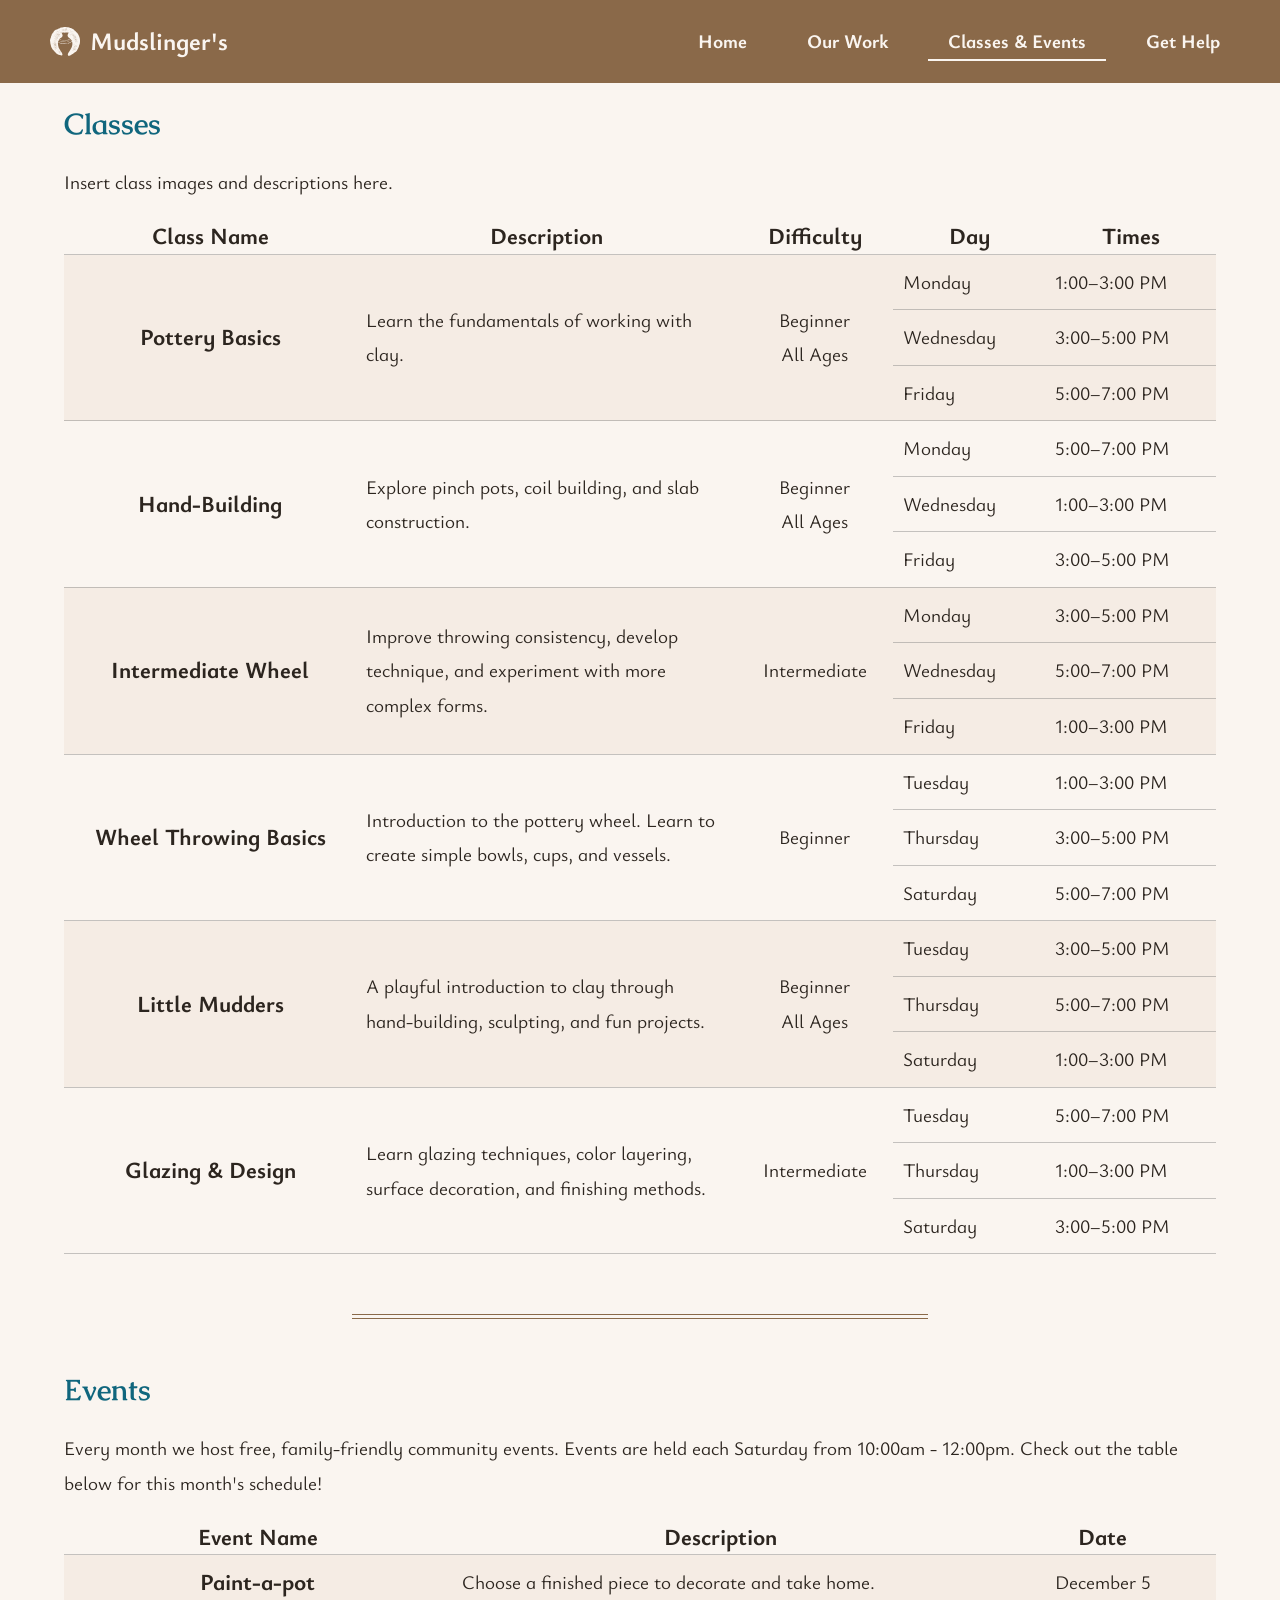
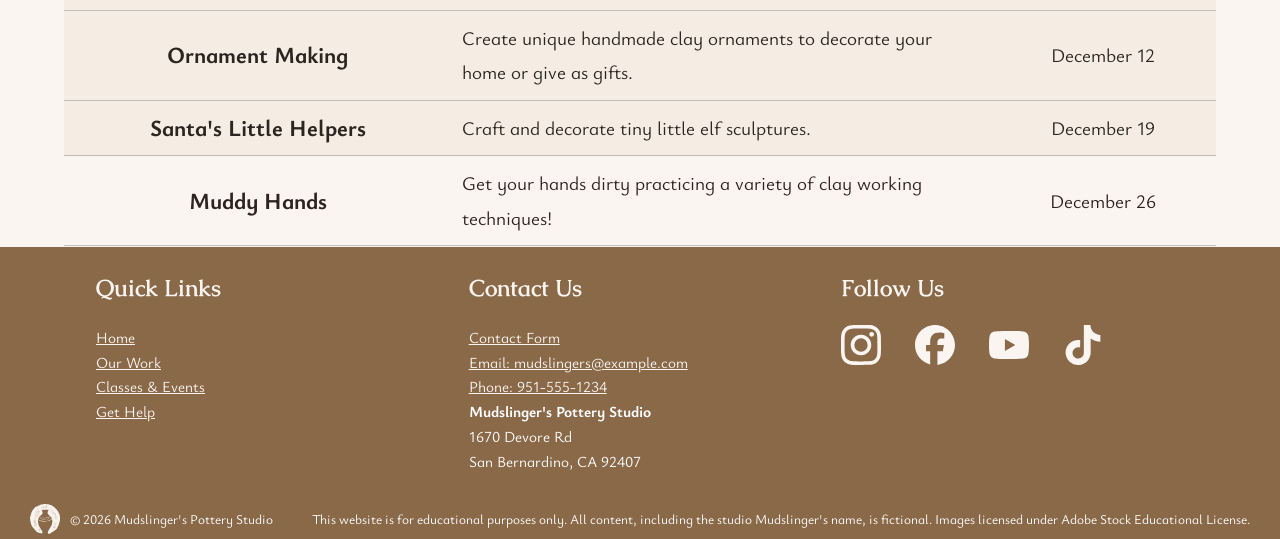
==== classesevents.html @ 7c5656bf "ready for testing" ====
<!doctype html>
<html lang="en">
<head>
  <meta charset="utf-8">
  <meta name="viewport" content="width=device-width, initial-scale=1">
  <title>Mudslinger's Pottery Studio | Classes & Events</title>
  <link rel="stylesheet" href="styles.css">
  <!-- Google Font -->
   <link rel="preconnect" href="https://fonts.googleapis.com">
<link rel="preconnect" href="https://fonts.gstatic.com" crossorigin>
<link href="https://fonts.googleapis.com/css2?family=Caudex:wght@400;700&family=Ysabeau+Infant&display=swap" rel="stylesheet">
</head>
<body class="container">
  <header class="site-header">
    <a class="skip-link" href="#main">Skip to main content</a>
    <a class="brand" href="index.html"><img src="logo.svg" width="40" height="40" alt="Return to Home"> Mudslinger's</a>
    <nav aria-label="Main navigation">
      <ul class="nav-list" id="primary-nav">
        <li><a href="index.html">Home</a></li>
        <li><a href="ourwork.html">Our Work</a></li>
        <li><a aria-current="page" href="classesevents.html">Classes & Events</a></li>
        <li><a href="help.html">Get Help</a></li>
      </ul>
    </nav>
  </header>

  <main id="main">
    <!-- Weekly Class Schedule -->
     <section class="section container">
      <h2>Classes</h2>
      <p>Insert class images and descriptions here.</p>
      <div class="table-container" tabindex="0">
        <table id="classes-table">
          <caption class="visually-hidden">Mudslinger's Weekly Class Schedule Table</caption>
          <thead>
            <tr>
              <th scope="col">Class Name</th>
              <th scope="col">Description</th>
              <th scope="col">Difficulty</th>
              <th scope="col">Day</th>
              <th scope="col">Times</th>
            </tr>
          </thead>
          <tbody>
            <tr>
              <th rowspan="3" scope="rowgroup">Pottery Basics</th>
              <td rowspan="3">Learn the fundamentals of working with clay.</td>
              <td rowspan="3">Beginner <br>All Ages</td>
              <td>Monday</td>
              <td>1:00–3:00 PM</td>
            </tr>
            <tr>
              <td>Wednesday</td>
              <td>3:00–5:00 PM</td>
            </tr>
            <tr>
              <td>Friday</td>
              <td>5:00–7:00 PM</td>
            </tr>
            <tr>
              <th rowspan="3" scope="rowgroup">Hand-Building</th>
              <td rowspan="3">Explore pinch pots, coil building, and slab construction.</td>
              <td rowspan="3">Beginner <br>All Ages</td>
              <td>Monday</td>
              <td>5:00–7:00 PM</td>
            </tr>
            <tr>
              <td>Wednesday</td>
              <td>1:00–3:00 PM</td>
            </tr>
            <tr>
              <td>Friday</td>
              <td>3:00–5:00 PM</td>
            </tr>
            <tr>
              <th rowspan="3" scope="rowgroup">Intermediate Wheel</th>
              <td rowspan="3">Improve throwing consistency, develop technique, and experiment with more complex forms.</td>
              <td rowspan="3">Intermediate</td>
              <td>Monday</td>
              <td>3:00–5:00 PM</td>
            </tr>
            <tr>
              <td>Wednesday</td>
              <td>5:00–7:00 PM</td>
            </tr>
            <tr>
              <td>Friday</td>
              <td>1:00–3:00 PM</td>
            </tr>
            <tr>
              <th rowspan="3" scope="rowgroup">Wheel Throwing Basics</th>
              <td rowspan="3">Introduction to the pottery wheel. Learn to create simple bowls, cups, and vessels.</td>
              <td rowspan="3">Beginner</td>
              <td>Tuesday</td>
              <td>1:00–3:00 PM</td>
            </tr>
            <tr>
              <td>Thursday</td>
              <td>3:00–5:00 PM</td>
            </tr>
            <tr>
              <td>Saturday</td>
              <td>5:00–7:00 PM</td>
            </tr>
            <tr>
              <th rowspan="3" scope="rowgroup">Little Mudders</th>
              <td rowspan="3">A playful introduction to clay through hand-building, sculpting, and fun projects.</td>
              <td rowspan="3">Beginner <br>All Ages</td>
              <td>Tuesday</td>
              <td>3:00–5:00 PM</td>
            </tr>
            <tr>
              <td>Thursday</td>
              <td>5:00–7:00 PM</td>
            </tr>
            <tr>
              <td>Saturday</td>
              <td>1:00–3:00 PM</td>
            </tr>
            <tr>
              <th rowspan="3" scope="rowgroup">Glazing & Design</th>
              <td rowspan="3">Learn glazing techniques, color layering, surface decoration, and finishing methods.</td>
              <td rowspan="3">Intermediate</td>
              <td>Tuesday</td>
              <td>5:00–7:00 PM</td>
            </tr>
            <tr>
              <td>Thursday</td>
              <td>1:00–3:00 PM</td>
            </tr>
            <tr>
              <td>Saturday</td>
              <td>3:00–5:00 PM</td>
            </tr>
          </tbody>
        </table>
      </div>
      <hr>
     </section>
     
         <!-- Event Schedule -->
     <section class="section container" id="events" aria-labelledby="events-heading">
      <h2 id="events-heading">Events</h2>
      <p>Every month we host free, family-friendly community events. Events are held each Saturday from 10:00am - 12:00pm. Check out the table below for this month's schedule!</p>
      <div class="table-container" tabindex="0">
        <table id="events-table">
          <caption class="visually-hidden">Mudslinger's Monthly Event Schedule Table</caption>
          <thead>
            <tr>
              <th scope="col">Event Name</th>
              <th scope="col">Description</th>
              <th scope="col">Date</th>
            </tr>
          </thead>
          <tbody>
            <tr>
              <th scope="row">Paint-a-pot</th>
              <td>Choose a finished piece to decorate and take home.</td>
              <td>December 5</td>
            </tr>
            <tr>
              <th scope="row">Ornament Making</th>
              <td>Create unique handmade clay ornaments to decorate your home or give as gifts.</td>
              <td>December 12</td>
            </tr>
            <tr>
              <th scope="row">Santa's Little Helpers</th>
              <td>Craft and decorate tiny little elf sculptures.</td>
              <td>December 19</td>
            </tr>
            <tr>
              <th scope="row">Muddy Hands</th>
              <td>Get your hands dirty practicing a variety of clay working techniques!</td>
              <td>December 26</td>
            </tr>
          </tbody>
        </table>
      </div>
     </section>
  </main>
  <!-- Footer -->
  <footer class="site-footer">
    <div class="footer-wrapper">
      <div class="footer-section">
        <h2>Quick Links</h2>
        <div>
          <p><a href="index.html">Home</a></p>
          <p><a href="ourwork.html">Our Work</a></p>
          <p><a href="classesevents.html">Classes & Events</a></p>
          <p><a href="help.html">Get Help</a></p>
        </div>
      </div>
      <div class="footer-section">
        <h2>Contact Us</h2>
        <div>
          <p><a href="help.html#contact">Contact Form</a></p>
          <p><a href="#">Email: mudslingers@example.com</a></p>
          <p><a href="#">Phone: 951-555-1234</a></p>
          <p><strong>Mudslinger's Pottery Studio</strong>
            <br>1670 Devore Rd
            <br>San Bernardino, CA 92407</p>
        </div>
      </div>
      <div class="footer-section">
        <h2>Follow Us</h2>
        <div>
          <svg role="img" width="40" height="40" viewBox="0 0 24 24" xmlns="http://www.w3.org/2000/svg"><title>Instagram</title><path d="M7.0301.084c-1.2768.0602-2.1487.264-2.911.5634-.7888.3075-1.4575.72-2.1228 1.3877-.6652.6677-1.075 1.3368-1.3802 2.127-.2954.7638-.4956 1.6365-.552 2.914-.0564 1.2775-.0689 1.6882-.0626 4.947.0062 3.2586.0206 3.6671.0825 4.9473.061 1.2765.264 2.1482.5635 2.9107.308.7889.72 1.4573 1.388 2.1228.6679.6655 1.3365 1.0743 2.1285 1.38.7632.295 1.6361.4961 2.9134.552 1.2773.056 1.6884.069 4.9462.0627 3.2578-.0062 3.668-.0207 4.9478-.0814 1.28-.0607 2.147-.2652 2.9098-.5633.7889-.3086 1.4578-.72 2.1228-1.3881.665-.6682 1.0745-1.3378 1.3795-2.1284.2957-.7632.4966-1.636.552-2.9124.056-1.2809.0692-1.6898.063-4.948-.0063-3.2583-.021-3.6668-.0817-4.9465-.0607-1.2797-.264-2.1487-.5633-2.9117-.3084-.7889-.72-1.4568-1.3876-2.1228C21.2982 1.33 20.628.9208 19.8378.6165 19.074.321 18.2017.1197 16.9244.0645 15.6471.0093 15.236-.005 11.977.0014 8.718.0076 8.31.0215 7.0301.0839m.1402 21.6932c-1.17-.0509-1.8053-.2453-2.2287-.408-.5606-.216-.96-.4771-1.3819-.895-.422-.4178-.6811-.8186-.9-1.378-.1644-.4234-.3624-1.058-.4171-2.228-.0595-1.2645-.072-1.6442-.079-4.848-.007-3.2037.0053-3.583.0607-4.848.05-1.169.2456-1.805.408-2.2282.216-.5613.4762-.96.895-1.3816.4188-.4217.8184-.6814 1.3783-.9003.423-.1651 1.0575-.3614 2.227-.4171 1.2655-.06 1.6447-.072 4.848-.079 3.2033-.007 3.5835.005 4.8495.0608 1.169.0508 1.8053.2445 2.228.408.5608.216.96.4754 1.3816.895.4217.4194.6816.8176.9005 1.3787.1653.4217.3617 1.056.4169 2.2263.0602 1.2655.0739 1.645.0796 4.848.0058 3.203-.0055 3.5834-.061 4.848-.051 1.17-.245 1.8055-.408 2.2294-.216.5604-.4763.96-.8954 1.3814-.419.4215-.8181.6811-1.3783.9-.4224.1649-1.0577.3617-2.2262.4174-1.2656.0595-1.6448.072-4.8493.079-3.2045.007-3.5825-.006-4.848-.0608M16.953 5.5864A1.44 1.44 0 1 0 18.39 4.144a1.44 1.44 0 0 0-1.437 1.4424M5.8385 12.012c.0067 3.4032 2.7706 6.1557 6.173 6.1493 3.4026-.0065 6.157-2.7701 6.1506-6.1733-.0065-3.4032-2.771-6.1565-6.174-6.1498-3.403.0067-6.156 2.771-6.1496 6.1738M8 12.0077a4 4 0 1 1 4.008 3.9921A3.9996 3.9996 0 0 1 8 12.0077"/></svg>
          <svg role="img" width="40" height="40" viewBox="0 0 24 24" xmlns="http://www.w3.org/2000/svg"><title>Facebook</title><path d="M9.101 23.691v-7.98H6.627v-3.667h2.474v-1.58c0-4.085 1.848-5.978 5.858-5.978.401 0 .955.042 1.468.103a8.68 8.68 0 0 1 1.141.195v3.325a8.623 8.623 0 0 0-.653-.036 26.805 26.805 0 0 0-.733-.009c-.707 0-1.259.096-1.675.309a1.686 1.686 0 0 0-.679.622c-.258.42-.374.995-.374 1.752v1.297h3.919l-.386 2.103-.287 1.564h-3.246v8.245C19.396 23.238 24 18.179 24 12.044c0-6.627-5.373-12-12-12s-12 5.373-12 12c0 5.628 3.874 10.35 9.101 11.647Z"/></svg>
          <svg role="img" width="40" height="40" viewBox="0 0 24 24" xmlns="http://www.w3.org/2000/svg"><title>YouTube</title><path d="M23.498 6.186a3.016 3.016 0 0 0-2.122-2.136C19.505 3.545 12 3.545 12 3.545s-7.505 0-9.377.505A3.017 3.017 0 0 0 .502 6.186C0 8.07 0 12 0 12s0 3.93.502 5.814a3.016 3.016 0 0 0 2.122 2.136c1.871.505 9.376.505 9.376.505s7.505 0 9.377-.505a3.015 3.015 0 0 0 2.122-2.136C24 15.93 24 12 24 12s0-3.93-.502-5.814zM9.545 15.568V8.432L15.818 12l-6.273 3.568z"/></svg>
          <svg role="img" width="40" height="40" viewBox="0 0 24 24" xmlns="http://www.w3.org/2000/svg"><title>TikTok</title><path d="M12.525.02c1.31-.02 2.61-.01 3.91-.02.08 1.53.63 3.09 1.75 4.17 1.12 1.11 2.7 1.62 4.24 1.79v4.03c-1.44-.05-2.89-.35-4.2-.97-.57-.26-1.1-.59-1.62-.93-.01 2.92.01 5.84-.02 8.75-.08 1.4-.54 2.79-1.35 3.94-1.31 1.92-3.58 3.17-5.91 3.21-1.43.08-2.86-.31-4.08-1.03-2.02-1.19-3.44-3.37-3.65-5.71-.02-.5-.03-1-.01-1.49.18-1.9 1.12-3.72 2.58-4.96 1.66-1.44 3.98-2.13 6.15-1.72.02 1.48-.04 2.96-.04 4.44-.99-.32-2.15-.23-3.02.37-.63.41-1.11 1.04-1.36 1.75-.21.51-.15 1.07-.14 1.61.24 1.64 1.82 3.02 3.5 2.87 1.12-.01 2.19-.66 2.77-1.61.19-.33.4-.67.41-1.06.1-1.79.06-3.57.07-5.36.01-4.03-.01-8.05.02-12.07z"/></svg>
        </div>
      </div>   
    </div>
    <div class="legal">
        <p class="brand-mini"><img src="logo.svg" width="40" height="40" alt="Mudslinger's Pottery Studio Logo of a circle with a striped clay pot silhouette inside"> &copy; 2026 Mudslinger's Pottery Studio</p>
        <p>This website is for educational purposes only. All content, including the studio Mudslinger's name, is fictional. Images licensed under Adobe Stock Educational License.</p>
      </div>
  </footer>
</body>
</html>
---- styles.css ----
@layer reset, base, layout, components, utilities, states, overrides;

@layer reset {
  *,
  *::before,
  *::after {
    box-sizing: border-box;
    padding: 0;
  }

  body {
    margin: 0;
  }
  button {
    font: inherit;
    border: none;
  }
}

@layer base {
  :root {
    --color-canvas: #faf5f0;
    --color-card: #F5ECE4;  /*  F0E5DD  */
    --color-brand: #8A6949;
    --color-callout: #95411D; /*  #CC5A29  */
    --color-heading: #10667d; 
    --color-text: #2C251F;
    --color-action: #147894;  /*  #45a6c0  */
    --color-accent:  #65683f;
    --color-alert: #AA3307;
    --color-focus: #FFCC00;
    --color-muted: #7e7e7e70;
    --color-text-shadow: #2C251F60; 
    --base-font-size: 10px;
    --scaled-font: clamp(1.4rem, 1.5vw, 2rem);
    --line-height: calc(var(--scaled-font)*1.8);
    --spacing: clamp(2rem, 4vw, 3rem);
    --font-body: "Ysabeau Infant", Futura, "Trebuchet MS", Arial, sans-serif;
    --font-heading: "Caudex", Garamond, Baskerville, Georgia, "Times New Roman", serif;
  }
/*
  @media (prefers-color-scheme: dark) {
  :root {
    --color-canvas: #2C251F;
    --color-card: #926f4d;  /*  F0E5DD  
    --color-brand: #926f4d;
    --color-callout: #95411D; /*  #CC5A29  
    --color-heading: #4099af; 
    --color-text: #faf5f0;
    --color-action: #147894;  /*  #45a6c0  
    --color-accent:  #65683f;
    --color-alert: #AA3307;
    --color-focus: #FFCC00;
    --color-muted: #7e7e7e70;
    --color-text-shadow: #2C251F60; 
    --base-font-size: 10px;
    --scaled-font: clamp(1.4rem, 1.5vw, 1.7rem);
    --line-height: calc(var(--scaled-font)*1.8);
    --spacing: clamp(2rem, 4vw, 3rem);
  }*/
  
  .hero-content {
    color: var(--color-canvas);
  }
  .callout p {
    color: var(--color-canvas);
  }


  html {
    font-size: 10px;
  }

  body {
    font-family: var(--font-body);
    line-height: var(--line-height);
    font-size: var(--scaled-font);
    background-color: var(--color-canvas);
    color: var(--color-text);
    display: grid;
    grid-template-rows: auto 1fr auto;
  }

  img,
  svg {
    max-width: 100%;
    height: auto;
  }
  h1, h2, h3, h4, h5, h6 {
    font-family: var(--font-heading);
    font-weight: 700;
  }

  h2, h3, h4, h5, h6 {
    color: var(--color-heading);
  }
  h1 {
    color: var(--color-card);
    font-size: calc(var(--scaled-font)*2);
    margin-block: calc(var(--spacing)/2);
    margin-inline: 0;
    line-height: calc(var(--scaled-font)*2.5);
  }
  a {
    color: var(--color-action);
  }
  header a {
    font-weight: 700;
    color: var(--color-canvas);
    text-decoration: none;
    padding-block: 0;
    padding-inline: 2rem;
  }
  main {
    display: flex;
    flex-direction: column;
    justify-content: center;
  }
  footer {
    font-size: calc(var(--scaled-font)*.8);
  }
  footer p {
    color: white;
    margin: 0;
    line-height: calc(var(--scaled-font)*1.3);
  }
  hr {
    width: 50%;
    height: .5rem;
    border: 0;
    border-block-start: 1px solid var(--color-brand);
    border-block-end: 1px solid var(--color-brand);
    margin-block-start: calc(var(--spacing)*2);
    margin-block-end: var(--spacing);
  }
}

@layer layout {
  .skip-link {
    position:absolute; 
    inset-inline-start:2rem; 
    inset-block-start:-6rem;
    background-color: var(--color-action);
    color: var(--color-canvas);
  }

  .site-header, footer {
    background-color: var(--color-brand);
    color: var(--color-canvas);
    padding-block: 0.5rem;
    padding-inline:  var(--spacing);
  }
  .site-header {
    display: flex;
    align-items: center;
    justify-content: space-between;
    /* Optional push hero under the nav - also change logo color */
    /* z-index: 10; 
       color: var(--color-brand);
       background-color: rgb(from var(--color-canvas) r g b / 50%);  */
  }
  @container (width < 68.3rem) {
    .site-header {
      flex-direction: column;
      align-items: start;
    }
  }
  .brand, .brand-mini {
    display: flex;
    align-items: center;
    font-size: calc(var(--scaled-font)*1.3);
  }

  .brand img, footer img {
    width: 3rem;
    height: auto;
    margin-inline-end: 1rem;
  }

  .nav-list {
    list-style: none;
    display: flex;
    flex-wrap: wrap;
  }

  .nav-list li {
    margin-inline: 1rem;
  }
  .nav-list a {
    padding-block-end: .5rem;
  }
  @container (width < 47.7rem) {
    .nav-list {
      flex-direction: column;
    }
    .nav-list li {
      padding-block-end: 1rem;
    }
  }

  .hero {
    position: relative;
    background-color: var(--color-card); /* backup color for browsers without images */
    background-size: cover;
    width: 100%;
    min-height: 30rem;
  }

  .hero picture, .hero picture img {
    display: none;
  }

  .hero video {
    z-index: 0;
    display: block;
    width: 100%;
    height: auto;
  }

  /* Add queries for the different sizes of hero video: width="640" height="640", width="1200" height="600", width="1920" height="600" */

  details[open] > *:not(summary) {
      animation: expand 0.6s ease-out;
    }
    @keyframes expand {
      from {  transform: translateY(-20%); 
              opacity: 0;
            }
      to {    transform: translateY(0); 
              opacity: 1;
          }
    }

  @media (prefers-reduced-motion: reduce) {
    .hero video {
      display: none;
    }
    .hero picture, .hero picture img {
      z-index: 0;
      display: block;
      width: 100%;
      height: 100%;
      object-fit: cover;
    }
    #video-description {
      display: none;
    }
    details[open] :not(summary) {
      animation: none;
    }
  }

  .eyebrow {
    font-weight: 700;
  }

  .hero-content p {
    font-size: calc(var(--scaled-font)*1.1);
    margin-block-end: var(--spacing);
  }

  .hero-content {
    position: absolute;
    width: 90vw;
    inset-block-end: 6rem;
    margin-inline-start: var(--spacing);
    z-index: 5;
    text-shadow: 1px 1px 1px var(--color-text);
  }

  .section {
    width: min(90vw, 120rem);
    margin-inline: auto;
  }

  .card-grid {
    display: grid;
    grid-template-columns: repeat(auto-fill, minmax(29rem, 1fr));
    gap: var(--spacing);
    margin-inline: auto;
  }

  .callout-section {
    justify-content: center;
    background-color: var(--color-callout);
    color: var(--color-canvas);
    padding-block: 0;
    padding-inline: var(--spacing);
    margin-block-start: var(--spacing);
    margin-inline: auto;
    width: 100%;
    max-width: 100%;
    container-type: inline-size;
    container-name: callout-section;
  }

  .callout-wrapper, .footer-wrapper {
    margin-inline: auto;
    width: min(85vw, 120rem);
    display: grid; 
  }

  .callout-wrapper {
    grid-template-columns: repeat(auto-fill, minmax(31rem, 1fr));
  }

  .footer-wrapper {
    grid-template-columns: repeat(auto-fill, minmax(29rem, 1fr));
    column-gap: var(--spacing);
  }

  @container callout-section (width < 97.3rem) {
    .callout-wrapper {
      grid-template-columns: 1fr;
    }
  }
  #contact { 
    background-color: var(--color-card);
    width: 100%;
    max-width: 100%;
    padding: var(--spacing);
  }
  .container {
    container-type: inline-size;
  }

  .wrap { 
    display: grid;
    grid-template-columns: 1fr;
  }

  .wrapped {
    width: 28vw;
    height: calc(7vw*8); 
  }

  .float-right img {
    float: right;
  }

  @supports (shape-outside: polygon(100% 0%, 5% 0%, 5% 5%, 21% 9%, 21% 57%, 4% 69%, 1% 79%, 4% 88%, 17% 100%, 100% 100%)) {
    .float-right img {
      shape-outside: polygon(100% 0%, 5% 0%, 5% 5%, 21% 9%, 21% 57%, 4% 69%, 1% 79%, 4% 88%, 17% 100%, 100% 100%);
      shape-margin: 2rem;
    }
  }

  .float-left img {
    display: none;
  }

  .studio-pictures {
    display: flex;
    flex-direction: column;
    gap: var(--spacing);
    margin-block: var(--spacing);
  }

 @container (width > 62.1rem) {
    .wrap {
      grid-template-columns: 1fr 1fr;
    }
    .wrapped {
      width: 7vw;
      height: calc(7vw*4); 
    }
    .float-right img {
      content: url("images/png/tall-vase-left.png");
    }
    @supports (shape-outside: polygon(19% 3%, 47% 1%, 100% 0%, 100% 100%, 51% 99%, 40% 93%, 24% 88%, 13% 80%, 13% 72%, 26% 63%, 53% 56%, 55% 48%, 54% 39%, 53% 31%, 51% 19%, 43% 11%, 13% 9%)){
      .float-right img {
         shape-outside: polygon(19% 3%, 47% 1%, 100% 0%, 100% 100%, 51% 99%, 40% 93%, 24% 88%, 13% 80%, 13% 72%, 26% 63%, 53% 56%, 55% 48%, 54% 39%, 53% 31%, 51% 19%, 43% 11%, 13% 9%);
      }
    }
    .float-left img {
      display: block;
      content: url("images/png/tall-vase-right.png");
      float: left;
    }
    @supports (shape-outside: polygon(80% 3%, 39% 0%, 0% 0%, 0% 100%, 51% 99%, 56% 93%, 74% 86%, 85% 78%, 85% 73%, 80% 67%, 60% 62%, 40% 58%, 39% 46%, 39% 32%, 40% 19%, 55% 11%, 86% 9%)) {
      .float-left img {
        shape-outside: polygon(80% 3%, 39% 0%, 0% 0%, 0% 100%, 51% 99%, 56% 93%, 74% 86%, 85% 78%, 85% 73%, 80% 67%, 60% 62%, 40% 58%, 39% 46%, 39% 32%, 40% 19%, 55% 11%, 86% 9%);
        shape-margin: 2rem;
      }
    }

    .float-right p {
      margin-inline-end: 2rem;
      text-align: right;
    }
    .float-left p {
      margin-inline-start: 2rem;
    }
    .studio-pictures {
      flex-direction: row;
    }
  }
  .site-footer {

  }
  .footer-section {
    display: grid;
    grid-row: span 2;
    grid-template-rows: subgrid;
  }
  .brand-mini, .legal {
    font-size: calc(var(--scaled-font)*.7);
  }
  .legal {
    display: flex;
    justify-content: space-between;
    flex-wrap: wrap;
    align-items: center;
  }
  .legal p {
    margin-block-start: var(--spacing);
  }
  .footer-section h2, .footer-section a, .footer-section svg {
    color: var(--color-canvas);
  }
  .footer-section svg {
    fill: var(--color-canvas);
    margin-inline-end: var(--spacing);
  }
}

@layer components {
  .button {
    background-color: var(--color-action);
    color: white;
    padding: 1rem;
    text-decoration: none;
    border-radius: .75rem;
    font-weight: 700;
    border: 1px solid var(--color-muted);
    box-shadow: 2px 2px 2px var(--color-muted);
    max-width: 20rem;
    text-align: center;
  }

  .hero-content .button {
    font-size: calc(var(--scaled-font)*1.2);
    padding-block: calc(var(--spacing)*.6);
    padding-inline: var(--spacing);
  }

  .callout .button {
    box-shadow: 2px 2px 2px var(--color-text-shadow);
  }

  .card, .callout {
    display: flex;
    flex-direction: column;
    justify-content: space-between;
  }

  .card {
    background-color: var(--color-card);
    border-radius: .5rem;
    box-shadow: 1px 1px 3px var(--color-muted);
    padding: var(--spacing);

  }
  
  .callout {
    background-color: var(--color-callout);
    padding: var(--spacing);
    container-type: inline-size;
    height: fit-content;
    align-items: center;
  }

  @container callout-section (width > 62.1rem) and (width < 97.3rem) {
    .callout {
      flex-direction: row;
      gap: var(--spacing);
    }
  }

  .process {
    margin-block-end: var(--spacing);
  }

  .process img {
    width: 100%;
    height: auto;
  }

  .card img, .callout img {
    width: 100%;
    height: auto;
    object-fit: cover;
  }

  .callout img {
    box-shadow: 2px 2px 5px var(--color-text-shadow);
    min-inline-size: 20rem;
    min-block-size: 20rem;
  }

  .callout-content, .process-description {
    display: flex;
    flex-direction: column;
  }
  .process-description {
    flex: 1 1 clamp(70rem, 50vw, 90rem);
  }

  .callout h2 {
    color: var(--color-focus);
  }

  .topic > summary {
    padding: calc(var(--spacing)/2);
    margin: 2rem;
    border-block-end: 1px solid var(--color-muted);
    background: linear-gradient(var(--color-canvas), var(--color-card));
  }

  .question {
    padding: var(--spacing);
    margin-inline-start: 5rem;
  }

  summary {
    font-weight: 700;
    font-size: calc(var(--scaled-font)*1.2);
    color: var(--color-heading);
  }

  .contact-form {
    display: flex;
    flex-direction: column;
    gap: 2rem;
    max-width: 50rem;
    margin-block: var(--spacing);
    margin-inline: auto;
  }

  fieldset {
    padding: calc(var(--spacing)/2);
  }

  .field {
    display: flex;
    justify-content: space-around;
    flex-wrap: wrap;
  }

  .field input {
    width: 65%;
    max-width: 30rem;
    
  }
  
  .field input, select {
    height: fit-content;
    padding: .5rem;
  }

  textarea {
    height: 20rem;
  }

  .field label {
    width: 35%;
    max-width: 25rem;
  }

  .help {
    width: 100%;
  }

  .choice {
    display: flex;
    flex-direction: row-reverse;
    align-items: center;
  }

  .map-container {
    display: flex;
    justify-content: flex-start;
    align-items: center;
    gap: 5rem;
    margin-block: var(--spacing);
    margin-inline: auto;
  }

  .map-address {
    font-size: calc(var(--scaled-font)*1.2);
    color: var(--color-heading);
    text-decoration: none;
  }
  @container (width < 92.95rem) {
    .map-container {
        flex-direction: column;
      }
    }
    .map {
      width: 80vw;
  }
  table {
    border-collapse: collapse;
    overflow: auto;
    width: 100%;
  }
  @container (max-width: 70rem){
    .table-container {
        overflow: auto;
    }
    table{
      width: 100%;
      max-width: 100%;
      display: block;
      margin: 0 auto;
        
    }
    tbody { white-space: nowrap; }

    tr:nth-child(3n+1) td:nth-child(2)  {
      white-space: wrap;
      min-width:20rem;
    }    
  }

  tbody tr:nth-child(6n+1), tbody tr:nth-child(6n+2),tbody tr:nth-child(6n+3) {
    background-color: var(--color-card);
  }
  td, th {
    border-bottom: 1px solid var(--color-muted);
  }
  td {
    min-width: 12rem;
    max-width: 30rem; 
    padding: 1rem;
  }
  tr:nth-child(3n+1) td:nth-child(2)  {
    white-space: wrap;
  }
  #classes-table tr:nth-child(3n+1) td:nth-child(3), #events-table td:last-child  {
    text-align: center;
  }
  th {
    font-size: calc(var(--scaled-font)*1.2);
  }
}

@layer utilities {
  .visually-hidden {
    position: absolute;
    inline-size: 1px;
    block-size: 1px;
    overflow: hidden;
    clip: rect(0 0 0 0);
    white-space: nowrap;
    clip-path: inset(50%);
  }

  .border {
    border: 1px solid var(--color-muted);
  }

  .center {
    text-align: center;
  } 
  .reverse {
    flex-direction: column;
    align-items: start;
  }
  @container callout-section (width > 62.1rem) and (width < 97.3rem) {
    .reverse {
      flex-direction: row-reverse;
      align-items: center;
    }
  }

  @container (width > 62.1rem) {
    .process {
      display: flex;
      flex-direction: row;
      gap: var(--spacing);
      align-items: center;
    }

    .process-section .reverse{
      flex-direction: row-reverse;
      align-items: center;
    }
    
  }
}

@layer states {
  :focus-visible, .button:hover {
    outline: 2px solid var(--color-callout);
    outline-offset: 5px;
  }
  header a:focus-visible, header a:hover, .callout a:focus-visible, .callout a:hover, footer a:hover, footer a:focus-visible {
    outline: 2px solid var(--color-focus); 
    outline-offset: 5px;
  }
  .button:hover {
    background-color: var(--color-focus);
    color: var(--color-action);
    cursor: pointer;
  }
  a:hover {
    color: var(--color-focus);
    cursor: pointer;
  }
  a[aria-current="page"] {
    padding-block-end: .5rem;
    border-block-end: 2px solid var(--color-canvas);
  }
  a[aria-current="page"]:hover {
    border-block-end: 2px solid var(--color-focus);
  }
  .skip-link:focus {
    inset-block-start: 2rem;
  }
  .map-address:focus-visible, .map-address:hover {
    color: var(--color-callout);
    text-decoration: underline;
  }
}

@layer overrides {
  /* Keep this layer small. Use it only for intentional exceptions. */
}

@media print {
  .site-logo {
    font-size: 2.5rem;
    padding: 0;
  }
  .nav-list, .hero-content .button {
    display: none;
  }
  .hero {
    min-height: 5rem;
    margin: 0;
    padding-block: 0;
    padding-inline: var(--spacing);
  }

 .hero-content p {
    margin-block-end: 0;
  }

  h1 {
    font-size: 2.1rem;
  }
  .card-grid {
    grid-template-columns: repeat(3, 1fr);
    gap: 1rem;
  }
  .card {
    min-width: 0;
    max-width: 100%;
    padding: 1rem;
    justify-content: space-between;
  }

  .callout-section {
    padding: 0;
  }
  .callout-wrapper {
    grid-template-columns: repeat(3, 1fr);
  }
  .callout {
    padding-block: 1rem;
    padding-inline: var(--spacing);
    flex-direction: column;
  }
  .callout h2 {
    font-size: calc(var(--scaled-font)*.9);
    margin-block: 0;
  }

  #contact {
    padding-block: 1rem;
    padding-inline: var(--spacing);
  }
  .contact-form .button {
    display: none;
  }
  .pagebreak {
    break-before: page;
  }
  .map {
    margin-block-end: -2rem;
  }
}
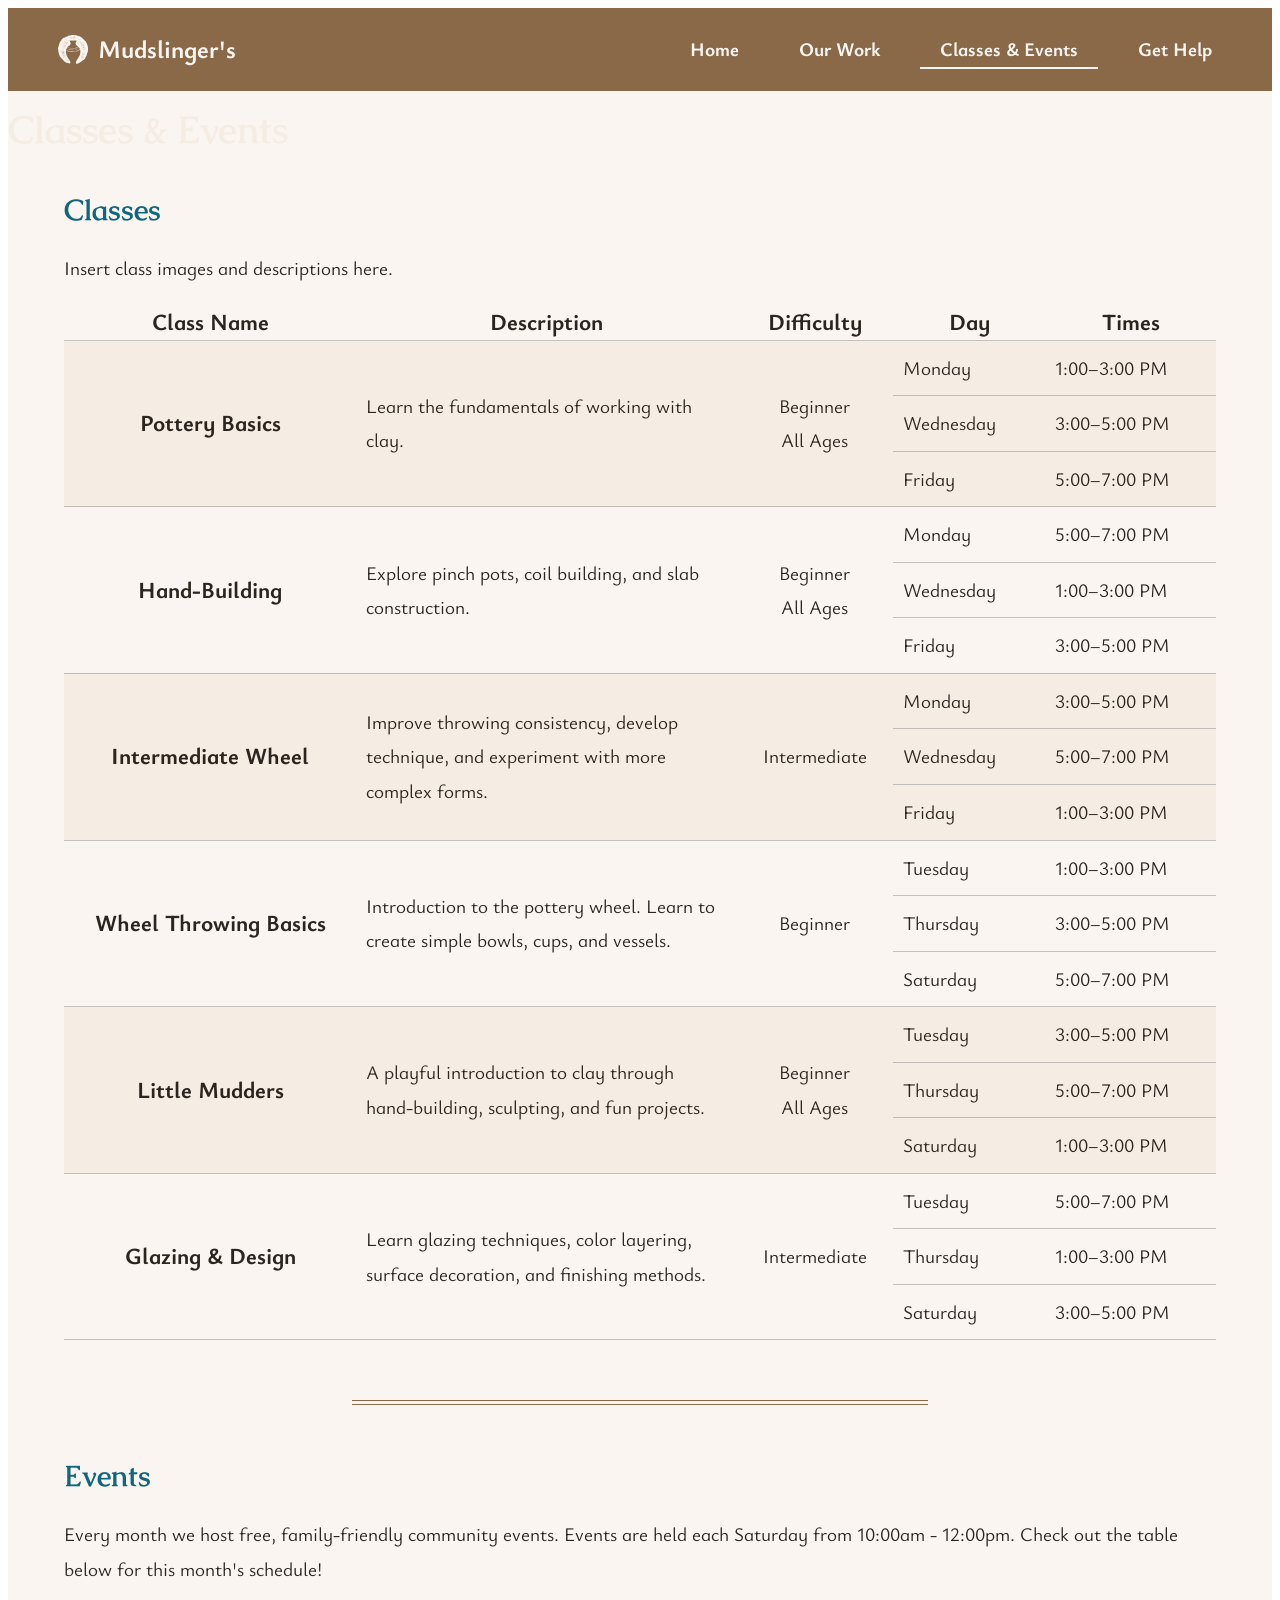
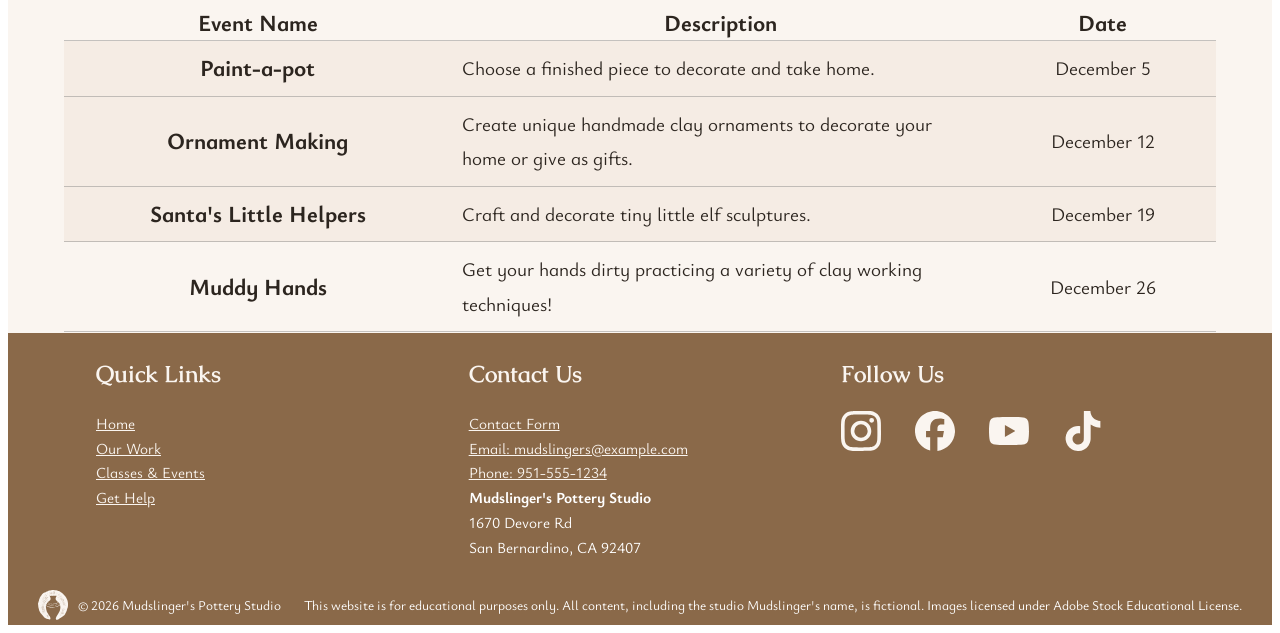
==== commit f706dc96: "some fixes" ====
--- a/classesevents.html
+++ b/classesevents.html
@@ -25,13 +25,14 @@
   </header>
 
   <main id="main">
+    <h1>Classes & Events</h1>
     <!-- Weekly Class Schedule -->
-     <section class="section container">
-      <h2>Classes</h2>
+     <section class="section container" aria-labelledby="classes-heading">
+      <h2 id="classes-heading">Classes</h2>
       <p>Insert class images and descriptions here.</p>
       <div class="table-container" tabindex="0">
         <table id="classes-table">
-          <caption class="visually-hidden">Mudslinger's Weekly Class Schedule Table</caption>
+          <caption class="visually-hidden">Mudslinger's Weekly Class Schedule</caption>
           <thead>
             <tr>
               <th scope="col">Class Name</th>
@@ -144,7 +145,7 @@
       <p>Every month we host free, family-friendly community events. Events are held each Saturday from 10:00am - 12:00pm. Check out the table below for this month's schedule!</p>
       <div class="table-container" tabindex="0">
         <table id="events-table">
-          <caption class="visually-hidden">Mudslinger's Monthly Event Schedule Table</caption>
+          <caption class="visually-hidden">Mudslinger's Monthly Event Schedule</caption>
           <thead>
             <tr>
               <th scope="col">Event Name</th>
--- a/styles.css
+++ b/styles.css
@@ -7,7 +7,7 @@
     box-sizing: border-box;
     padding: 0;
   }
-
+5
   body {
     margin: 0;
   }
@@ -164,6 +164,12 @@
       flex-direction: column;
       align-items: start;
     }
+    .nav-list li {
+      margin-block: 1rem;
+    }
+    footer p {
+      margin-block: 2rem;
+    }
   }
   .brand, .brand-mini {
     display: flex;
@@ -532,6 +538,7 @@
     display: flex;
     flex-direction: column;
     gap: 2rem;
+    width:80vw;
     max-width: 50rem;
     margin-block: var(--spacing);
     margin-inline: auto;
@@ -617,7 +624,7 @@
     }
     tbody { white-space: nowrap; }
 
-    tr:nth-child(3n+1) td:nth-child(2)  {
+    #classes-table tr:nth-child(3n+1) td:nth-child(2), #events-table td:nth-child(2)  {
       white-space: wrap;
       min-width:20rem;
     }    
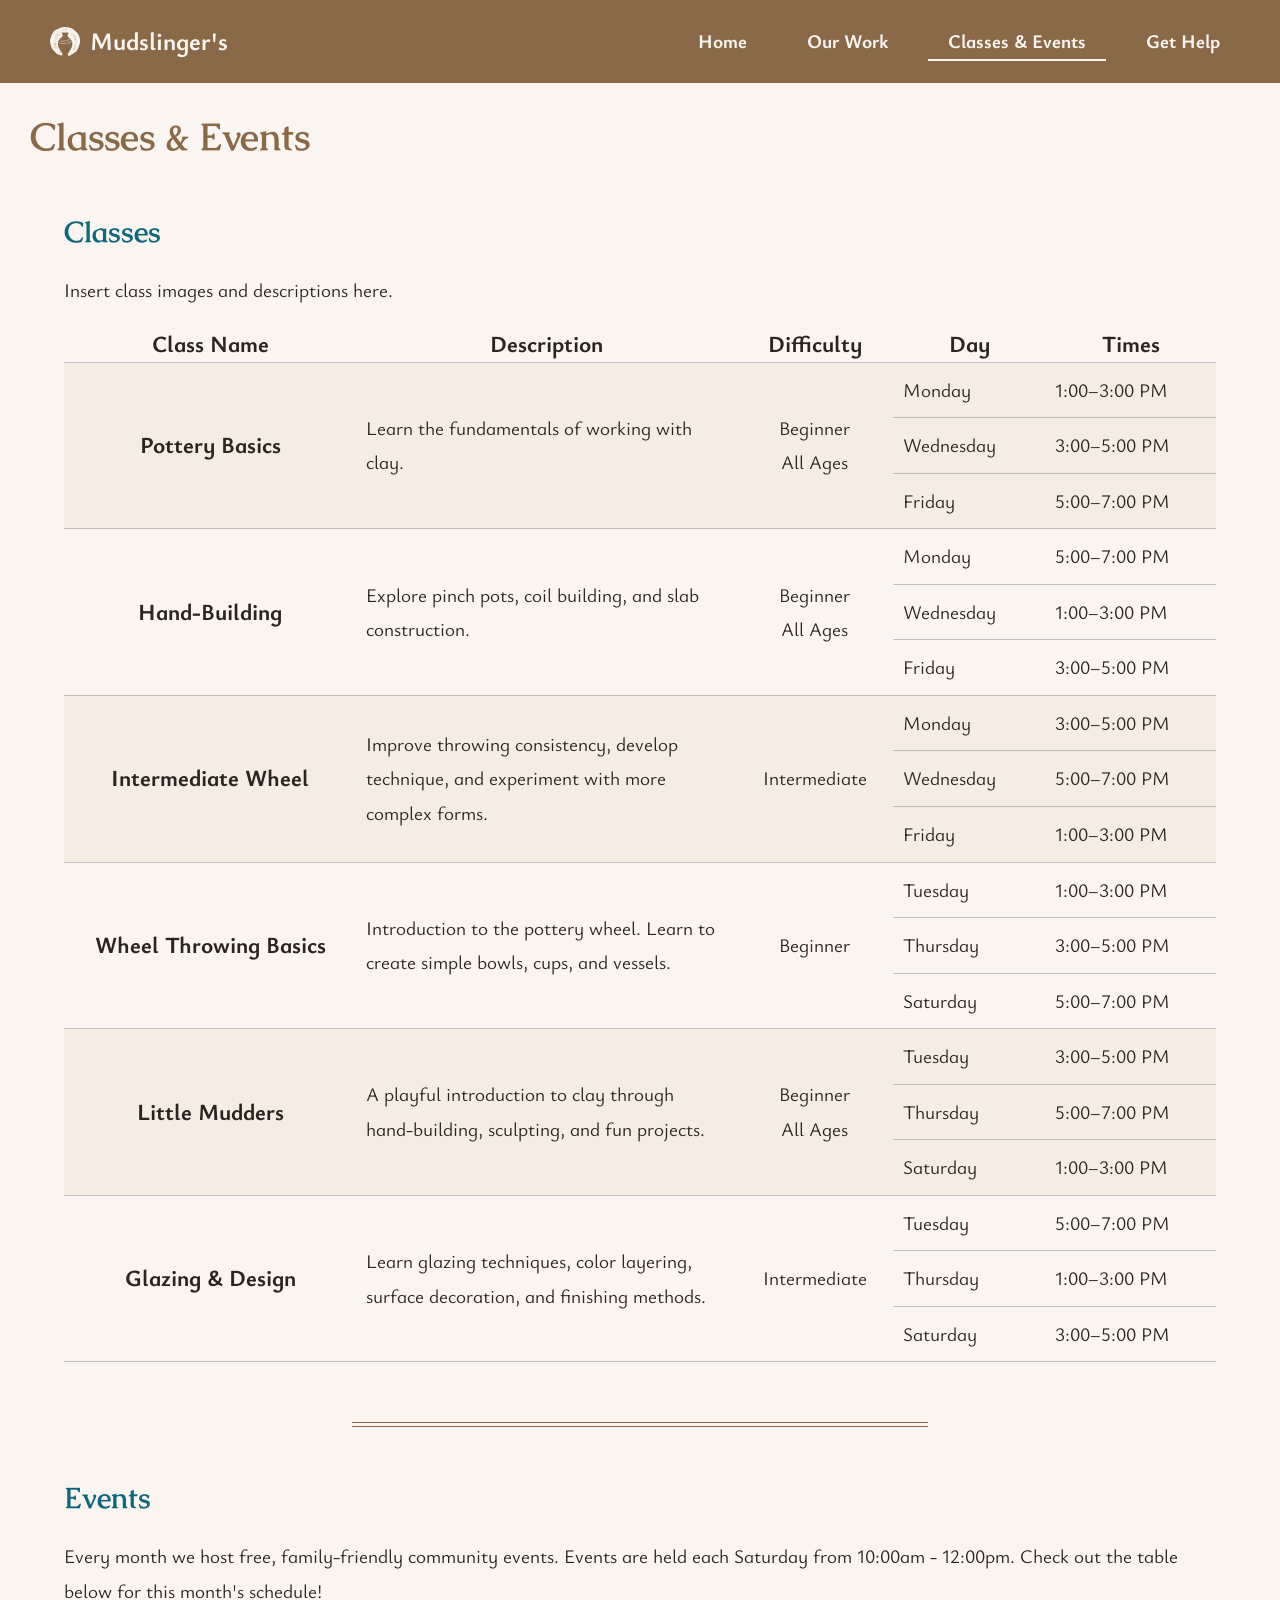
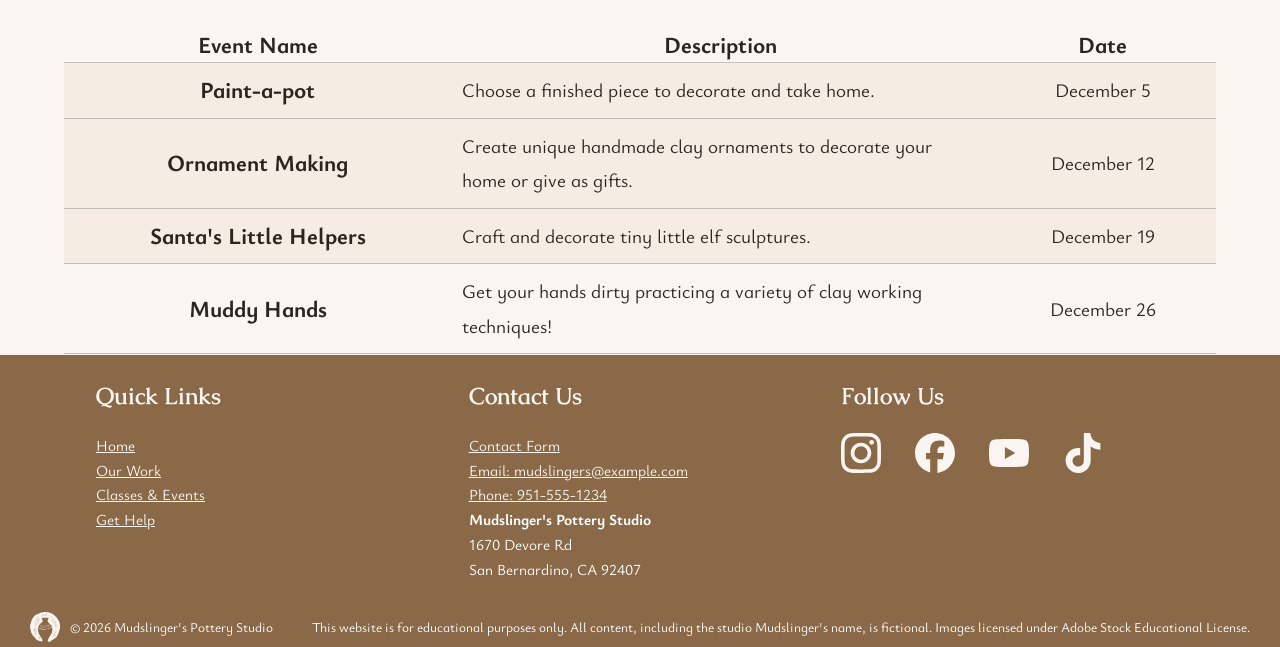
==== commit 38bbe463: "more fixes" ====
--- a/classesevents.html
+++ b/classesevents.html
@@ -25,7 +25,7 @@
   </header>
 
   <main id="main">
-    <h1>Classes & Events</h1>
+    <h1 class="brand-color space">Classes & Events</h1>
     <!-- Weekly Class Schedule -->
      <section class="section container" aria-labelledby="classes-heading">
       <h2 id="classes-heading">Classes</h2>
--- a/styles.css
+++ b/styles.css
@@ -7,7 +7,7 @@
     box-sizing: border-box;
     padding: 0;
   }
-5
+
   body {
     margin: 0;
   }
@@ -670,6 +670,15 @@
   .center {
     text-align: center;
   } 
+
+  .brand-color {
+    color: var(--color-brand);
+  }
+
+  .space {
+    margin: var(--spacing);
+  }
+
   .reverse {
     flex-direction: column;
     align-items: start;
